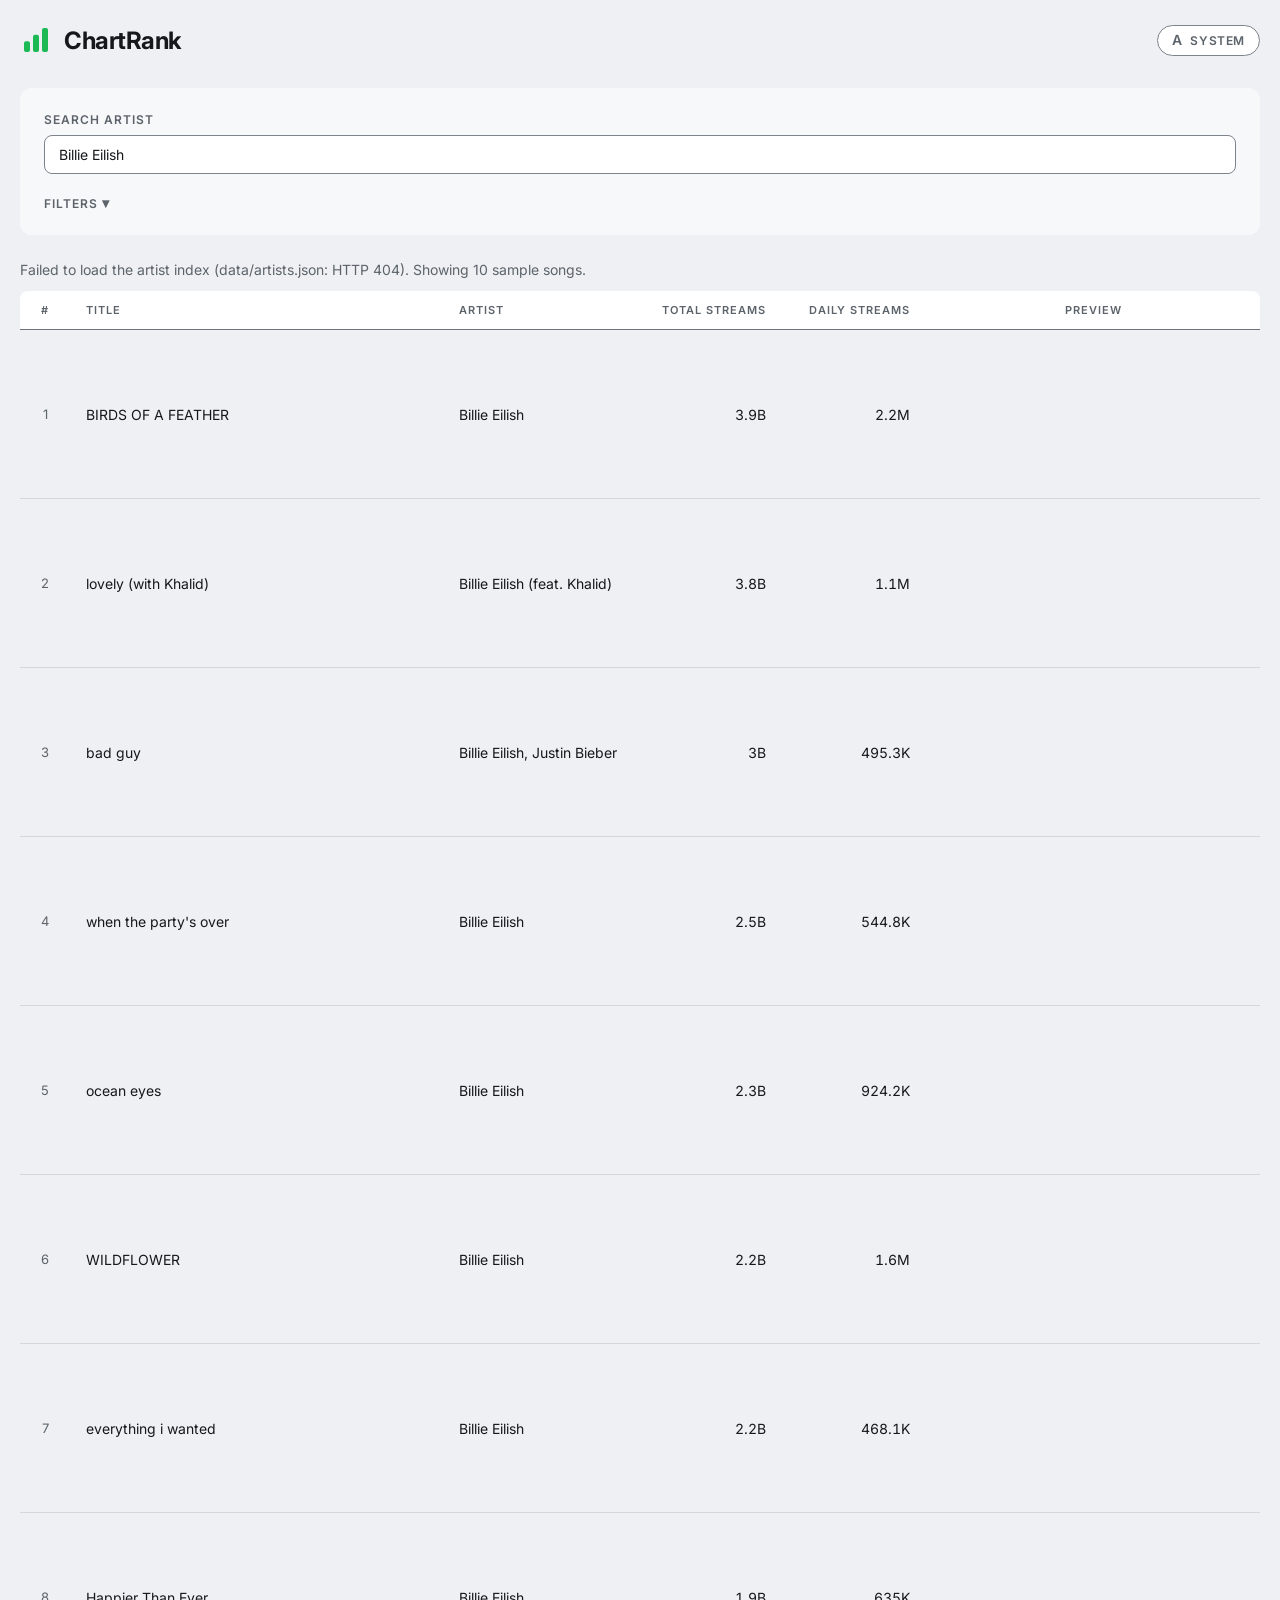
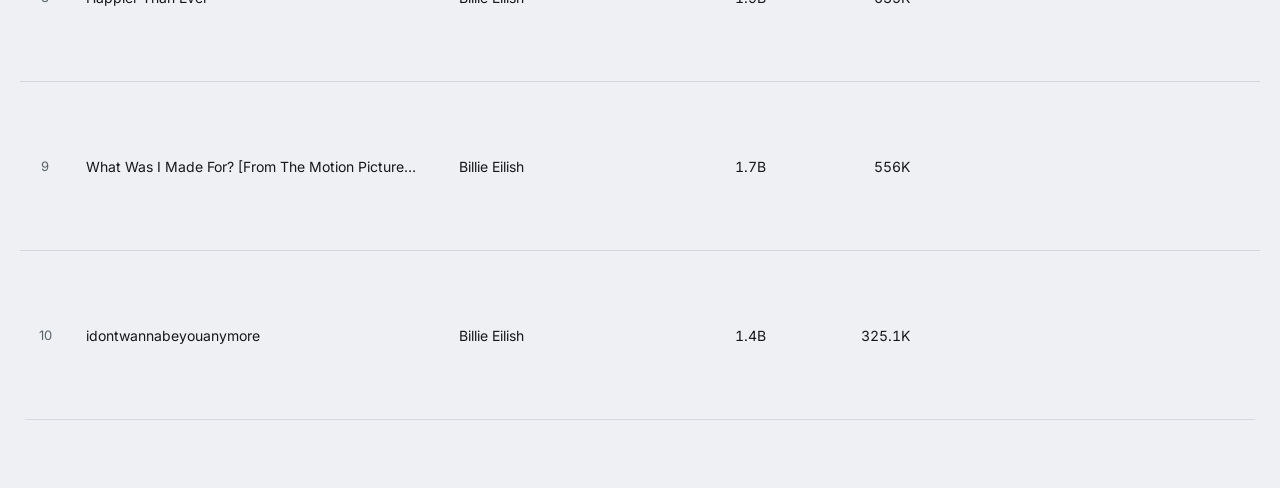
==== public/index.html @ b38ca7ba "now 1 file split into many files" ====
<!DOCTYPE html>
<html lang="en">
<head>
  <meta charset="UTF-8">
  <meta name="viewport" content="width=device-width, initial-scale=1.0">
  <title>ChartRank: See Every Song by Any Artist, Ranked by Spotify Streams</title>
  <meta name="description" content="Go beyond the top 10. See every song by any artist ranked by total streams, daily plays, or popularity. Full streaming data for 3,000+ artists.">
  <link rel="canonical" href="https://chartrank.app">

  <!-- Open Graph -->
  <meta property="og:type" content="website">
  <meta property="og:url" content="https://chartrank.app">
  <meta property="og:title" content="ChartRank: See Every Song by Any Artist, Ranked by Spotify Streams">
  <meta property="og:description" content="Go beyond the top 10. See every song by any artist ranked by total streams, daily plays, or popularity. Full streaming data for 3,000+ artists.">
  <meta property="og:image" content="https://chartrank.app/og-image.png">
  <meta property="og:image:width" content="1200">
  <meta property="og:image:height" content="630">
  <meta property="og:image:alt" content="ChartRank: every song by any artist, ranked by Spotify streams.">

  <!-- Twitter -->
  <meta name="twitter:card" content="summary_large_image">
  <meta name="twitter:title" content="ChartRank: See Every Song by Any Artist, Ranked by Spotify Streams">
  <meta name="twitter:description" content="Go beyond the top 10. See every song by any artist ranked by total streams, daily plays, or popularity. Full streaming data for 3,000+ artists.">
  <meta name="twitter:image" content="https://chartrank.app/og-image.png">

  <meta name="color-scheme" content="light dark">
  <meta name="theme-color" content="#fbfbfc" media="(prefers-color-scheme: light)">
  <meta name="theme-color" content="#121212" media="(prefers-color-scheme: dark)">

  <!-- Icons -->
  <link rel="icon" href="/favicon.ico" sizes="32x32">
  <link rel="icon" href="/icon.svg" type="image/svg+xml">
  <link rel="apple-touch-icon" href="/apple-touch-icon.png">
  <link rel="manifest" href="/manifest.webmanifest">

  <!-- Stamp an explicit theme before first paint so a manual choice does not
       flash the device theme first. Must stay inline and above the stylesheet.
       Safari throws a SecurityError on localStorage over file://, hence the catch. -->
  <script>
    (function () {
      try {
        var t = localStorage.getItem('chartrank-theme');
        if (t === 'light' || t === 'dark') {
          document.documentElement.setAttribute('data-theme', t);
        }
        document.documentElement.dataset.themeChoice = (t === 'light' || t === 'dark') ? t : 'system';
      } catch (e) {}
    })();
  </script>

  <link rel="stylesheet" href="styles.css">
  <link rel="preconnect" href="https://fonts.googleapis.com">
  <link href="https://fonts.googleapis.com/css2?family=Inter:wght@400;500;600;700&display=swap" rel="stylesheet">
</head>
<body>
  <div class="app">
    <header class="header">
      <div class="logo">
        <svg class="logo-mark" viewBox="0 0 24 24" width="32" height="32" aria-hidden="true">
          <rect x="3"  y="13" width="4.5" height="8"  rx="1.5"/>
          <rect x="9.75" y="8" width="4.5" height="13" rx="1.5"/>
          <rect x="16.5" y="3" width="4.5" height="18" rx="1.5"/>
        </svg>
        <h1>ChartRank</h1>
      </div>

      <button id="theme-toggle" class="theme-toggle" type="button"
              aria-label="Colour theme: follow device">
        <span id="theme-toggle-icon" aria-hidden="true"></span>
        <span id="theme-toggle-label"></span>
      </button>
    </header>

    <section class="filters">
      <div class="filter-group">
        <label for="artist-input">Search Artist</label>
        <div class="artist-search-wrapper">
          <input type="text" id="artist-input" placeholder="e.g. Billie Eilish, Drake..." autocomplete="off">
          <div id="artist-dropdown" class="artist-dropdown"></div>
        </div>
      </div>

      <a href="#" id="filters-toggle" class="filters-toggle">Filters <span class="toggle-arrow">&#9662;</span></a>
      <div class="filter-row" id="filter-row" style="display:none;">
        <div class="filter-group filter-group-inline">
          <label for="sort-select">Sort by</label>
          <select id="sort-select">
            <option value="totalStreams-desc" selected>Total Streams</option>
            <option value="dailyStreams-desc">Daily Streams</option>
            <option value="popularity-desc">Popularity (Daily/Total)</option>
          </select>
        </div>
      </div>
    </section>

    <section class="results">
      <div class="results-header">
        <span id="results-count"></span>
      </div>
      <div class="table-wrapper">
        <table id="results-table">
          <thead>
            <tr>
              <th class="col-rank">#</th>
              <th class="col-title">Title</th>
              <th class="col-artist">Artist</th>
              <th class="col-streams">Total Streams</th>
              <th class="col-streams">Daily Streams</th>
              <th class="col-preview">Preview</th>
            </tr>
          </thead>
          <tbody id="results-body"></tbody>
        </table>
      </div>
      <div class="mobile-cards" id="mobile-cards"></div>
      <div id="no-results" class="no-results" style="display:none;">No songs found for this artist</div>
      <div class="pagination" id="pagination"></div>
    </section>
  </div>

  <script src="app.js"></script>
</body>
</html>
---- public/styles.css ----
* {
  margin: 0;
  padding: 0;
  box-sizing: border-box;
}

/* Theme tokens.
   Light is the default. The device theme wins automatically via
   prefers-color-scheme. An explicit choice stamped on <html data-theme>
   overrides both, because an attribute selector outranks the bare :root
   inside the media query.

   Names are semantic on purpose. The old --black / --white tokens meant
   literal colours, which is a trap the moment the palette inverts. */
:root {
  color-scheme: light;

  /* #1DB954 is 2.59:1 on white, so it fails AA for text. It is a FILL only.
     --accent-text is the readable green for text and icons. */
  --accent: #1DB954;
  --accent-hover: #1ed760;
  --accent-text: #0F7536;
  --on-accent: #0a0a0a;

  --bg: #eef0f3;             /* page. Greyer than white so surfaces above it read */
  --surface: #f7f8fa;        /* panels sitting on the page */
  --surface-2: #ffffff;      /* inputs, dropdown, table header, cards */
  --text: #16181b;
  --text-muted: #5c636a;
  --border: #d3d8de;         /* decorative dividers only */
  --border-strong: #6b7280;  /* 4.2:1 on the page */
  --border-control: #7d848c; /* 3.3:1 on page, 3.8:1 on inputs */
  --text-subtle: #6e7681;    /* placeholders, absent-state text. 4.6:1 on inputs */
  --track: #d3d8de;
  --hover: rgba(0, 0, 0, 0.05);
  --row-hover: rgba(0, 0, 0, 0.03);
  --shadow: rgba(0, 0, 0, 0.15);
  --select-arrow: url("data:image/svg+xml,%3Csvg xmlns='http://www.w3.org/2000/svg' width='12' height='12' viewBox='0 0 12 12'%3E%3Cpath fill='%235c636a' d='M6 8L1 3h10z'/%3E%3C/svg%3E");

  --font: 'Inter', -apple-system, BlinkMacSystemFont, sans-serif;
}

/* Device preference. Skipped when the user has explicitly chosen light. */
@media (prefers-color-scheme: dark) {
  :root:not([data-theme="light"]) {
  color-scheme: dark;

  --accent-text: #1DB954;

  --bg: #121212;
  --surface: #181818;
  --surface-2: #282828;
  --text: #ffffff;
  --text-muted: #b3b3b3;
  --border: #333333;         /* decorative dividers only */
  --border-strong: #8c8c8c;  /* 5.6:1 on the page */
  --border-control: #757575; /* 4.1:1 on page, 3.2:1 on inputs */
  --text-subtle: #909090;    /* 4.6:1 on inputs */
  --track: #404040;
  --hover: rgba(255, 255, 255, 0.08);
  --row-hover: rgba(255, 255, 255, 0.03);
  --shadow: rgba(0, 0, 0, 0.4);
  --select-arrow: url("data:image/svg+xml,%3Csvg xmlns='http://www.w3.org/2000/svg' width='12' height='12' viewBox='0 0 12 12'%3E%3Cpath fill='%23b3b3b3' d='M6 8L1 3h10z'/%3E%3C/svg%3E");
  }
}

/* Explicit user choice, wins over the device. */
:root[data-theme="dark"] {
  color-scheme: dark;

  --accent-text: #1DB954;

  --bg: #121212;
  --surface: #181818;
  --surface-2: #282828;
  --text: #ffffff;
  --text-muted: #b3b3b3;
  --border: #333333;         /* decorative dividers only */
  --border-strong: #8c8c8c;  /* 5.6:1 on the page */
  --border-control: #757575; /* 4.1:1 on page, 3.2:1 on inputs */
  --text-subtle: #909090;    /* 4.6:1 on inputs */
  --track: #404040;
  --hover: rgba(255, 255, 255, 0.08);
  --row-hover: rgba(255, 255, 255, 0.03);
  --shadow: rgba(0, 0, 0, 0.4);
  --select-arrow: url("data:image/svg+xml,%3Csvg xmlns='http://www.w3.org/2000/svg' width='12' height='12' viewBox='0 0 12 12'%3E%3Cpath fill='%23b3b3b3' d='M6 8L1 3h10z'/%3E%3C/svg%3E");
}

body {
  font-family: var(--font);
  background: var(--bg);
  color: var(--text);
  min-height: 100vh;
}

.app {
  max-width: 1400px;
  margin: 0 auto;
  padding: 24px 20px 48px;
}

/* Header */
.header {
  margin-bottom: 32px;
  display: flex;
  align-items: center;
  justify-content: space-between;
  gap: 16px;
}

.logo {
  display: flex;
  align-items: center;
  gap: 12px;
}

.logo-mark {
  fill: var(--accent);
  flex-shrink: 0;
}

/* Theme toggle. Three states so "device wins" and "I can override" coexist:
   System -> Light -> Dark -> System. */
.theme-toggle {
  display: inline-flex;
  align-items: center;
  gap: 8px;
  padding: 7px 14px;
  border-radius: 20px;
  border: 1px solid var(--border-control);
  background: var(--surface-2);
  color: var(--text-muted);
  font-family: var(--font);
  font-size: 12px;
  font-weight: 600;
  text-transform: uppercase;
  letter-spacing: 0.6px;
  cursor: pointer;
  flex-shrink: 0;
  transition: border-color 0.2s, color 0.2s, background 0.2s;
}

.theme-toggle:hover {
  border-color: var(--border-strong);
  color: var(--text);
}

.theme-toggle:focus-visible {
  outline: 2px solid var(--accent-text);
  outline-offset: 2px;
}

#theme-toggle-icon {
  font-size: 14px;
  line-height: 1;
}

.logo h1 {
  font-size: 24px;
  font-weight: 700;
  letter-spacing: -0.5px;
}

/* Filters */
.filters {
  background: var(--surface);
  border-radius: 12px;
  padding: 24px;
  margin-bottom: 24px;
  display: flex;
  flex-direction: column;
  gap: 20px;
}

.filter-group label {
  display: block;
  font-size: 12px;
  font-weight: 600;
  text-transform: uppercase;
  letter-spacing: 1px;
  color: var(--text-muted);
  margin-bottom: 8px;
}

/* Artist Search */
.artist-search-wrapper {
  position: relative;
}

#artist-input {
  width: 100%;
  padding: 10px 14px;
  border-radius: 8px;
  border: 1px solid var(--border-control);
  background: var(--surface-2);
  color: var(--text);
  font-family: var(--font);
  font-size: 14px;
  outline: none;
  transition: border-color 0.2s;
}

#artist-input::placeholder {
  color: var(--text-subtle);
}

#artist-input:focus-visible,
#sort-select:focus-visible {
  outline: 2px solid var(--accent-text);
  outline-offset: 2px;
}

#artist-input:focus,
#sort-select:focus {
  border-color: var(--accent-text);
}

.artist-dropdown {
  display: none;
  position: absolute;
  top: 100%;
  left: 0;
  right: 0;
  background: var(--surface-2);
  border: 1px solid var(--border-control);
  border-top: none;
  border-radius: 0 0 8px 8px;
  box-shadow: 0 6px 16px var(--shadow);
  max-height: 280px;
  overflow-y: auto;
  z-index: 100;
}

.artist-dropdown.open {
  display: block;
}

.artist-option {
  padding: 10px 14px;
  cursor: pointer;
  display: flex;
  justify-content: space-between;
  align-items: center;
  font-size: 14px;
  transition: background 0.1s;
}

.artist-option:hover,
.artist-option.highlighted {
  background: var(--hover);
}

.artist-option-name {
  color: var(--text);
}

.artist-option-count {
  color: var(--text-muted);
  font-size: 12px;
  flex-shrink: 0;
  margin-left: 12px;
}

.filters-toggle {
  color: var(--text-muted);
  font-size: 12px;
  font-weight: 600;
  text-transform: uppercase;
  letter-spacing: 1px;
  text-decoration: none;
  transition: color 0.2s;
  cursor: pointer;
}

.filters-toggle:hover {
  color: var(--accent-text);
}

.toggle-arrow {
  display: inline-block;
  transition: transform 0.2s;
  font-size: 14px;
}

.filters-toggle.open .toggle-arrow {
  transform: rotate(180deg);
}

.filter-row {
  display: flex;
  gap: 20px;
}

.filter-group-inline {
  flex: 1;
}

.filter-apply-wrapper {
  flex: 0;
  display: flex;
  flex-direction: column;
}

.filter-apply-wrapper #apply-btn {
  padding: 10px 24px;
  border-radius: 20px;
  border: none;
  background: var(--accent);
  color: var(--on-accent);
  font-family: var(--font);
  font-size: 14px;
  font-weight: 700;
  cursor: pointer;
  white-space: nowrap;
  transition: background 0.2s, transform 0.1s;
}

.filter-apply-wrapper #apply-btn:hover {
  background: var(--accent-hover);
  transform: scale(1.02);
}

/* Slider */
.slider-container {
  padding: 0 8px;
}

.slider-track {
  position: relative;
  height: 4px;
  background: var(--track);
  border-radius: 2px;
  margin: 16px 0 8px;
}

.slider-fill {
  position: absolute;
  height: 100%;
  background: var(--accent);
  border-radius: 2px;
  pointer-events: none;
}

.slider {
  position: absolute;
  top: 50%;
  left: 0;
  width: 100%;
  transform: translateY(-50%);
  -webkit-appearance: none;
  appearance: none;
  background: transparent;
  pointer-events: none;
  margin: 0;
  height: 4px;
}

.slider::-webkit-slider-thumb {
  -webkit-appearance: none;
  appearance: none;
  width: 16px;
  height: 16px;
  border-radius: 50%;
  background: var(--text);
  cursor: pointer;
  pointer-events: all;
  border: none;
  box-shadow: 0 1px 4px var(--shadow);
  transition: transform 0.1s;
}

.slider::-webkit-slider-thumb:hover {
  transform: scale(1.2);
  background: var(--accent);
}

.slider::-moz-range-thumb {
  width: 16px;
  height: 16px;
  border-radius: 50%;
  background: var(--text);
  cursor: pointer;
  pointer-events: all;
  border: none;
  box-shadow: 0 1px 4px var(--shadow);
}

.slider::-moz-range-thumb:hover {
  background: var(--accent);
}

.slider-labels {
  display: flex;
  justify-content: space-between;
  font-size: 13px;
  font-weight: 500;
  color: var(--accent-text);
  margin-top: 4px;
}

/* Sort Dropdown */
#sort-select {
  width: 100%;
  padding: 10px 14px;
  border-radius: 8px;
  border: 1px solid var(--border-control);
  background: var(--surface-2);
  color: var(--text);
  font-family: var(--font);
  font-size: 14px;
  outline: none;
  cursor: pointer;
  transition: border-color 0.2s;
  -webkit-appearance: none;
  appearance: none;
  background-image: var(--select-arrow);
  background-repeat: no-repeat;
  background-position: right 14px center;
  padding-right: 36px;
}

/* Filter Actions */
.filter-actions {
  display: flex;
  gap: 12px;
  padding-top: 4px;
}

#apply-btn {
  padding: 10px 32px;
  border-radius: 20px;
  border: none;
  background: var(--accent);
  color: var(--on-accent);
  font-family: var(--font);
  font-size: 14px;
  font-weight: 700;
  cursor: pointer;
  transition: background 0.2s, transform 0.1s;
}

#apply-btn:hover {
  background: var(--accent-hover);
  transform: scale(1.02);
}

#reset-btn {
  padding: 10px 24px;
  border-radius: 20px;
  border: 1px solid var(--border-strong);
  background: transparent;
  color: var(--text);
  font-family: var(--font);
  font-size: 14px;
  font-weight: 600;
  cursor: pointer;
  transition: border-color 0.2s, background 0.2s;
}

#reset-btn:hover {
  border-color: var(--text);
  background: var(--hover);
}

/* Results */
.results-header {
  margin-bottom: 12px;
}

#results-count {
  font-size: 14px;
  color: var(--text-muted);
}

.table-wrapper {
  overflow-x: auto;
  border-radius: 8px;
}

table {
  width: 100%;
  border-collapse: collapse;
  font-size: 14px;
}

thead {
  position: sticky;
  top: 0;
}

th {
  text-align: left;
  padding: 12px 16px;
  background: var(--surface-2);
  border-bottom: 1px solid var(--border-strong);
  color: var(--text-muted);
  font-size: 11px;
  font-weight: 600;
  text-transform: uppercase;
  letter-spacing: 1px;
  white-space: nowrap;
  user-select: none;
}


td {
  padding: 10px 16px;
  border-bottom: 1px solid var(--border);
  white-space: nowrap;
}

tr:hover td {
  background: var(--row-hover);
}

.col-rank {
  width: 50px;
  text-align: center;
}

td:first-child {
  text-align: center;
  color: var(--text-muted);
  font-size: 13px;
}

.col-title {
  min-width: 200px;
}

.col-artist {
  min-width: 160px;
}

.col-streams {
  min-width: 140px;
  text-align: right;
}

.col-preview {
  min-width: 320px;
  text-align: center;
}

td:nth-child(4),
td:nth-child(5) {
  text-align: right;
  font-variant-numeric: tabular-nums;
}

.embed-cell {
  text-align: center;
  padding: 8px 12px;
}

.embed-cell iframe {
  border-radius: 12px;
  display: block;
  margin: 0 auto;
}

.no-preview {
  color: var(--text-subtle);
  font-size: 12px;
}

tr {
  vertical-align: middle;
}

/* No Results */
.no-results {
  text-align: center;
  padding: 48px 20px;
  color: var(--text-muted);
  font-size: 15px;
}

/* Pagination */
.pagination {
  display: flex;
  justify-content: center;
  align-items: center;
  gap: 4px;
  margin-top: 20px;
  flex-wrap: wrap;
}

.pagination button {
  min-width: 36px;
  height: 36px;
  border-radius: 8px;
  border: none;
  background: transparent;
  color: var(--text-muted);
  font-family: var(--font);
  font-size: 14px;
  font-weight: 500;
  cursor: pointer;
  transition: background 0.2s, color 0.2s;
}

.pagination button:hover {
  background: var(--hover);
  color: var(--text);
}

.pagination button.active {
  background: var(--accent);
  color: var(--on-accent);
  font-weight: 700;
}

.pagination button:disabled {
  opacity: 0.3;
  cursor: default;
}

.pagination .page-ellipsis {
  color: var(--text-muted);
  padding: 0 4px;
  font-size: 14px;
}

/* Mobile card layout */
.mobile-cards {
  display: none;
}

.song-card {
  background: var(--surface);
  border-radius: 12px;
  padding: 12px;
  margin-bottom: 12px;
}

.song-card-top {
  display: flex;
  align-items: center;
  gap: 12px;
}

.song-card-rank {
  color: var(--text-muted);
  font-size: 14px;
  font-weight: 700;
  min-width: 28px;
  text-align: center;
  flex-shrink: 0;
  align-self: center;
}

.song-card-meta {
  flex: 1;
  min-width: 0;
}

.song-card-title {
  font-size: 15px;
  font-weight: 600;
  color: var(--text);
}

.song-card-artist {
  font-size: 13px;
  color: var(--text-muted);
  margin-top: 2px;
}

.song-card-embed {
  flex: 1;
  min-width: 0;
}

.song-card-embed iframe {
  width: 100%;
  border-radius: 12px;
  display: block;
}

.song-card-streams {
  display: flex;
  gap: 16px;
  margin-top: 8px;
  padding-left: 40px;
  font-size: 13px;
}

.song-card-streams span {
  color: var(--text-muted);
}

.song-card-streams strong {
  color: var(--text);
  font-weight: 600;
}

/* Responsive */
@media (max-width: 768px) {
  .app {
    padding: 16px 12px 32px;
  }

  .theme-toggle {
    padding: 6px 10px;
  }

  #theme-toggle-label {
    display: none;
  }

  .filters {
    padding: 16px;
  }

  .filter-row {
    flex-direction: column;
  }

  .slider::-webkit-slider-thumb {
    width: 22px;
    height: 22px;
  }

  .slider::-moz-range-thumb {
    width: 22px;
    height: 22px;
  }

  .table-wrapper {
    display: none;
  }

  .mobile-cards {
    display: block;
  }
}

/* Generated artist pages (build_pages.py). Same tokens as the app. */
.crumbs {
  font-size: 13px;
  color: var(--text-muted);
  margin-bottom: 20px;
}

.crumbs a,
.az a,
.page-lede a {
  color: var(--accent-text);
}

.page-title {
  font-size: 26px;
  font-weight: 700;
  letter-spacing: -0.3px;
  margin-bottom: 8px;
}

.page-lede {
  color: var(--text-muted);
  font-size: 15px;
  margin-bottom: 20px;
  line-height: 1.6;
}

.az {
  line-height: 2.1;
  margin-bottom: 18px;
  font-size: 14px;
}

.az a {
  margin-right: 14px;
  white-space: nowrap;
}
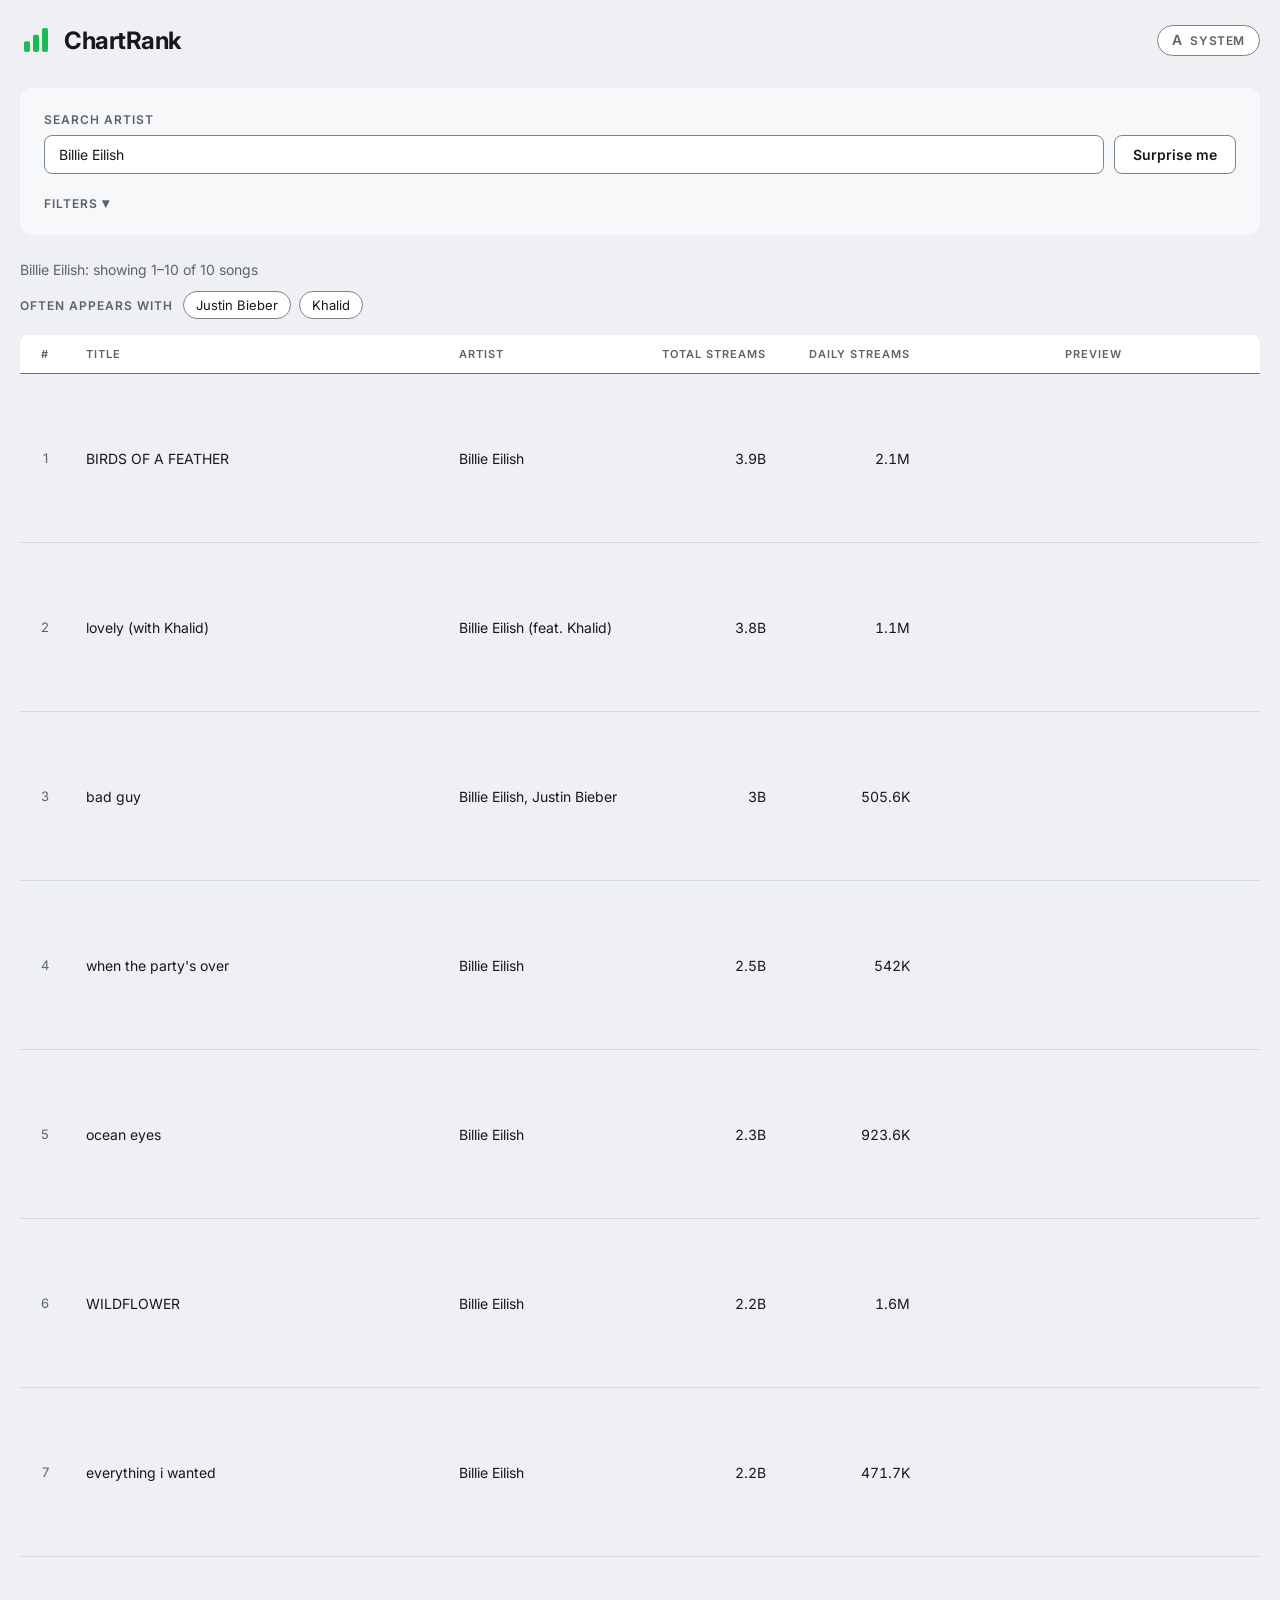
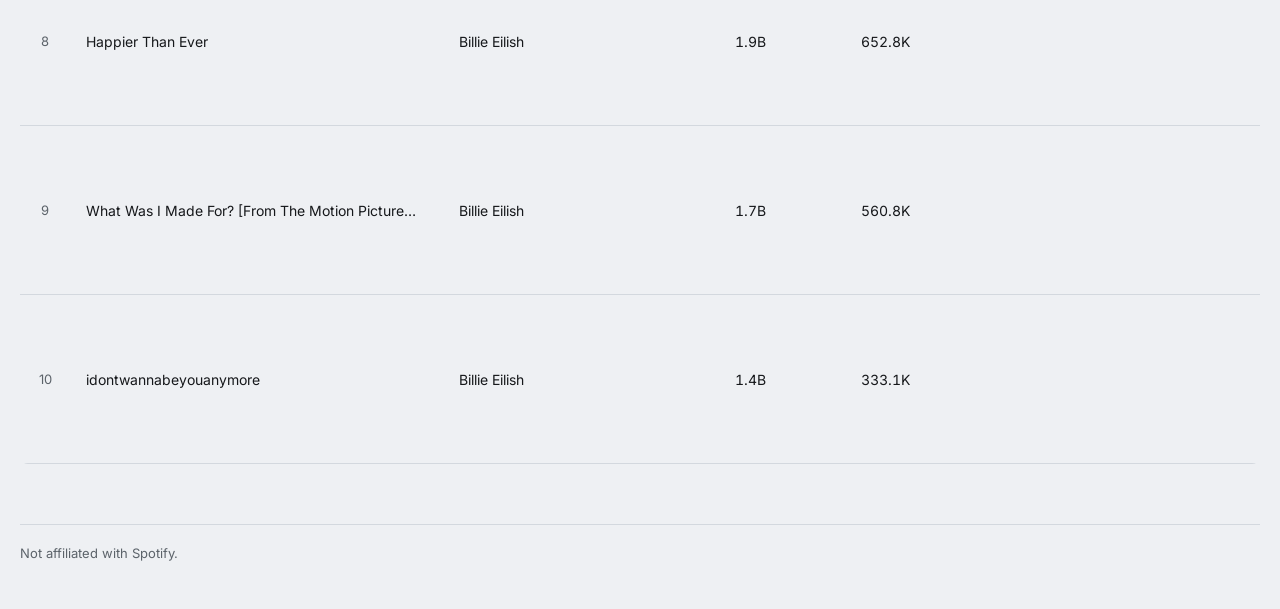
==== commit 76b0bf17: "had to reduce to 30 per page because was breaking on mobile" ====
--- a/public/index.html
+++ b/public/index.html
@@ -74,9 +74,13 @@
     <section class="filters">
       <div class="filter-group">
         <label for="artist-input">Search Artist</label>
-        <div class="artist-search-wrapper">
-          <input type="text" id="artist-input" placeholder="e.g. Billie Eilish, Drake..." autocomplete="off">
-          <div id="artist-dropdown" class="artist-dropdown"></div>
+        <div class="artist-search-row">
+          <div class="artist-search-wrapper">
+            <input type="text" id="artist-input" placeholder="e.g. Billie Eilish, Drake..." autocomplete="off">
+            <div id="artist-dropdown" class="artist-dropdown"></div>
+          </div>
+          <button type="button" id="random-btn" class="random-btn"
+                  title="Jump to a random artist">Surprise me</button>
         </div>
       </div>
 
@@ -97,6 +101,7 @@
       <div class="results-header">
         <span id="results-count"></span>
       </div>
+      <div id="related" class="related" hidden></div>
       <div class="table-wrapper">
         <table id="results-table">
           <thead>
@@ -116,8 +121,22 @@
       <div id="no-results" class="no-results" style="display:none;">No songs found for this artist</div>
       <div class="pagination" id="pagination"></div>
     </section>
+    <footer class="footer">
+      <span>Not affiliated with Spotify.</span>
+    </footer>
   </div>
 
   <script src="app.js"></script>
+
+  <!-- Buy Me a Coffee floating widget. Third-party script from cdnjs.buymeacoffee.com,
+       the only external JS on the site; everything else is self-hosted. -->
+  <script data-name="BMC-Widget" data-cfasync="false"
+          src="https://cdnjs.buymeacoffee.com/1.0.0/widget.prod.min.js"
+          data-id="david2000" data-description="Support me on Buy me a coffee!"
+          data-message="" data-color="#40DCA5" data-position="Right"
+          data-x_margin="18" data-y_margin="18"></script>
+
+  <!-- Buy Me a Coffee floating widget -->
+  <script data-name="BMC-Widget" data-cfasync="false" src="https://cdnjs.buymeacoffee.com/1.0.0/widget.prod.min.js" data-id="david2000" data-description="Support me on Buy me a coffee!" data-message="" data-color="#40DCA5" data-position="Right" data-x_margin="18" data-y_margin="18"></script>
 </body>
 </html>
--- a/public/styles.css
+++ b/public/styles.css
@@ -773,3 +773,105 @@
   margin-right: 14px;
   white-space: nowrap;
 }
+
+/* Artist search row: input plus the random-artist button */
+.artist-search-row {
+  display: flex;
+  gap: 10px;
+  align-items: stretch;
+}
+
+.artist-search-row .artist-search-wrapper {
+  flex: 1;
+  min-width: 0;
+}
+
+.random-btn {
+  flex-shrink: 0;
+  padding: 10px 18px;
+  border-radius: 8px;
+  border: 1px solid var(--border-control);
+  background: var(--surface-2);
+  color: var(--text);
+  font-family: var(--font);
+  font-size: 14px;
+  font-weight: 600;
+  cursor: pointer;
+  white-space: nowrap;
+  transition: border-color 0.2s, background 0.2s;
+}
+
+.random-btn:hover {
+  border-color: var(--accent);
+  background: var(--hover);
+}
+
+.random-btn:focus-visible {
+  outline: 2px solid var(--accent-text);
+  outline-offset: 2px;
+}
+
+/* Footer */
+.footer {
+  margin-top: 40px;
+  padding-top: 20px;
+  border-top: 1px solid var(--border);
+  display: flex;
+  flex-wrap: wrap;
+  gap: 12px;
+  align-items: center;
+  font-size: 13px;
+  color: var(--text-muted);
+}
+
+.footer a {
+  color: var(--accent-text);
+}
+
+
+@media (max-width: 768px) {
+  .random-btn {
+    padding: 10px 12px;
+  }
+}
+
+/* Related artists */
+.related {
+  display: flex;
+  flex-wrap: wrap;
+  align-items: center;
+  gap: 8px;
+  margin-bottom: 16px;
+}
+
+.related-label {
+  font-size: 12px;
+  font-weight: 600;
+  text-transform: uppercase;
+  letter-spacing: 1px;
+  color: var(--text-muted);
+  margin-right: 2px;
+}
+
+.related-chip {
+  padding: 5px 12px;
+  border-radius: 16px;
+  border: 1px solid var(--border-control);
+  background: var(--surface-2);
+  color: var(--text);
+  font-family: var(--font);
+  font-size: 13px;
+  cursor: pointer;
+  white-space: nowrap;
+  transition: border-color 0.2s, background 0.2s;
+}
+
+.related-chip:hover {
+  border-color: var(--accent);
+  background: var(--hover);
+}
+
+.related-chip:focus-visible {
+  outline: 2px solid var(--accent-text);
+  outline-offset: 2px;
+}
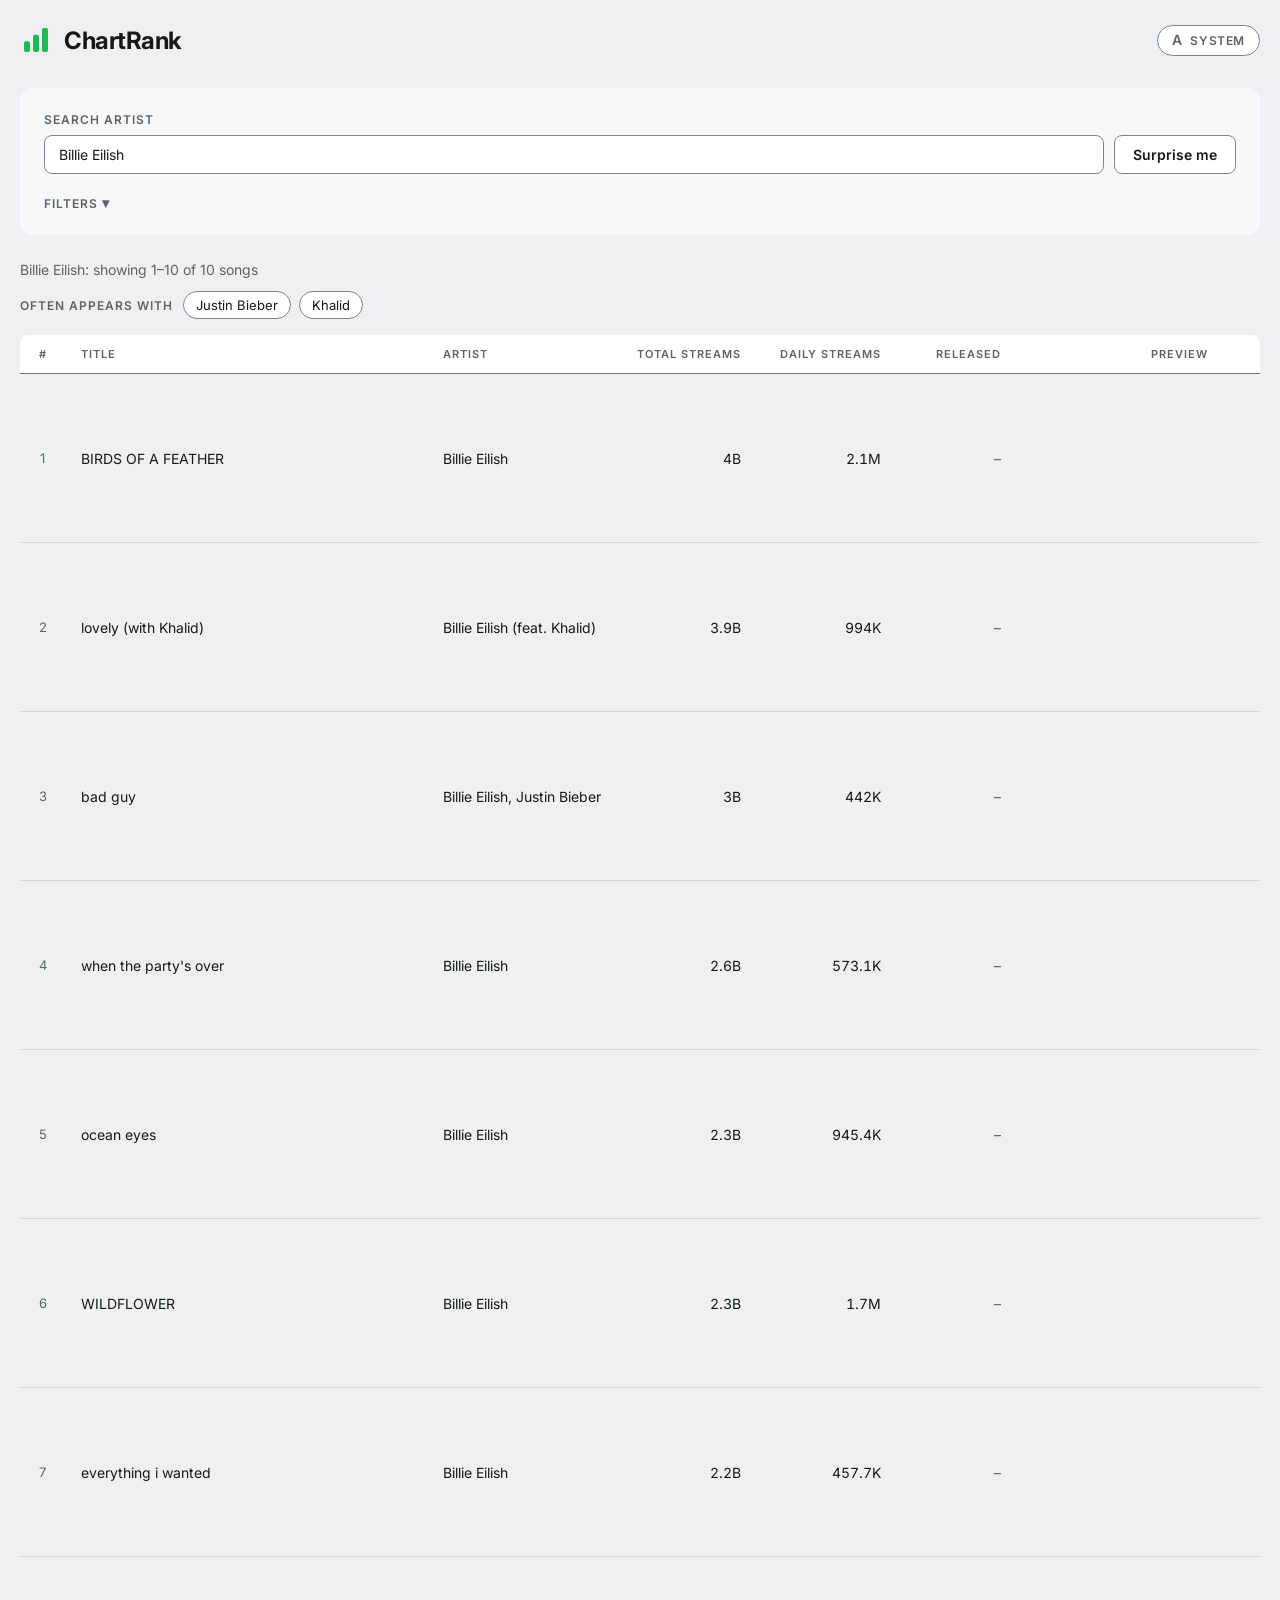
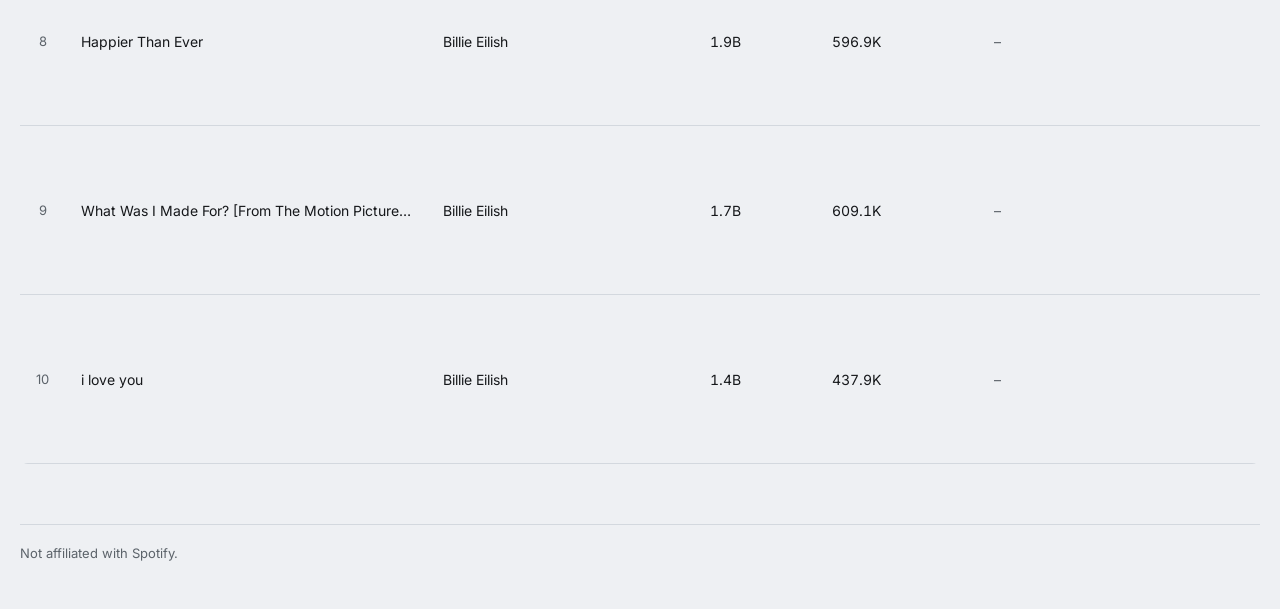
==== commit f82e43f1: "feat: release dates from the Spotify embed page, plus a new-releases page (SD-24) Research (R33): th" ====
--- a/public/index.html
+++ b/public/index.html
@@ -111,6 +111,7 @@
               <th class="col-artist">Artist</th>
               <th class="col-streams">Total Streams</th>
               <th class="col-streams">Daily Streams</th>
+              <th class="col-date">Released</th>
               <th class="col-preview">Preview</th>
             </tr>
           </thead>
--- a/public/styles.css
+++ b/public/styles.css
@@ -537,6 +537,17 @@
   text-align: right;
 }
 
+.col-date {
+  min-width: 120px;
+  text-align: right;
+}
+
+.date-cell {
+  text-align: right;
+  font-variant-numeric: tabular-nums;
+  color: var(--text-muted);
+}
+
 .col-preview {
   min-width: 320px;
   text-align: center;
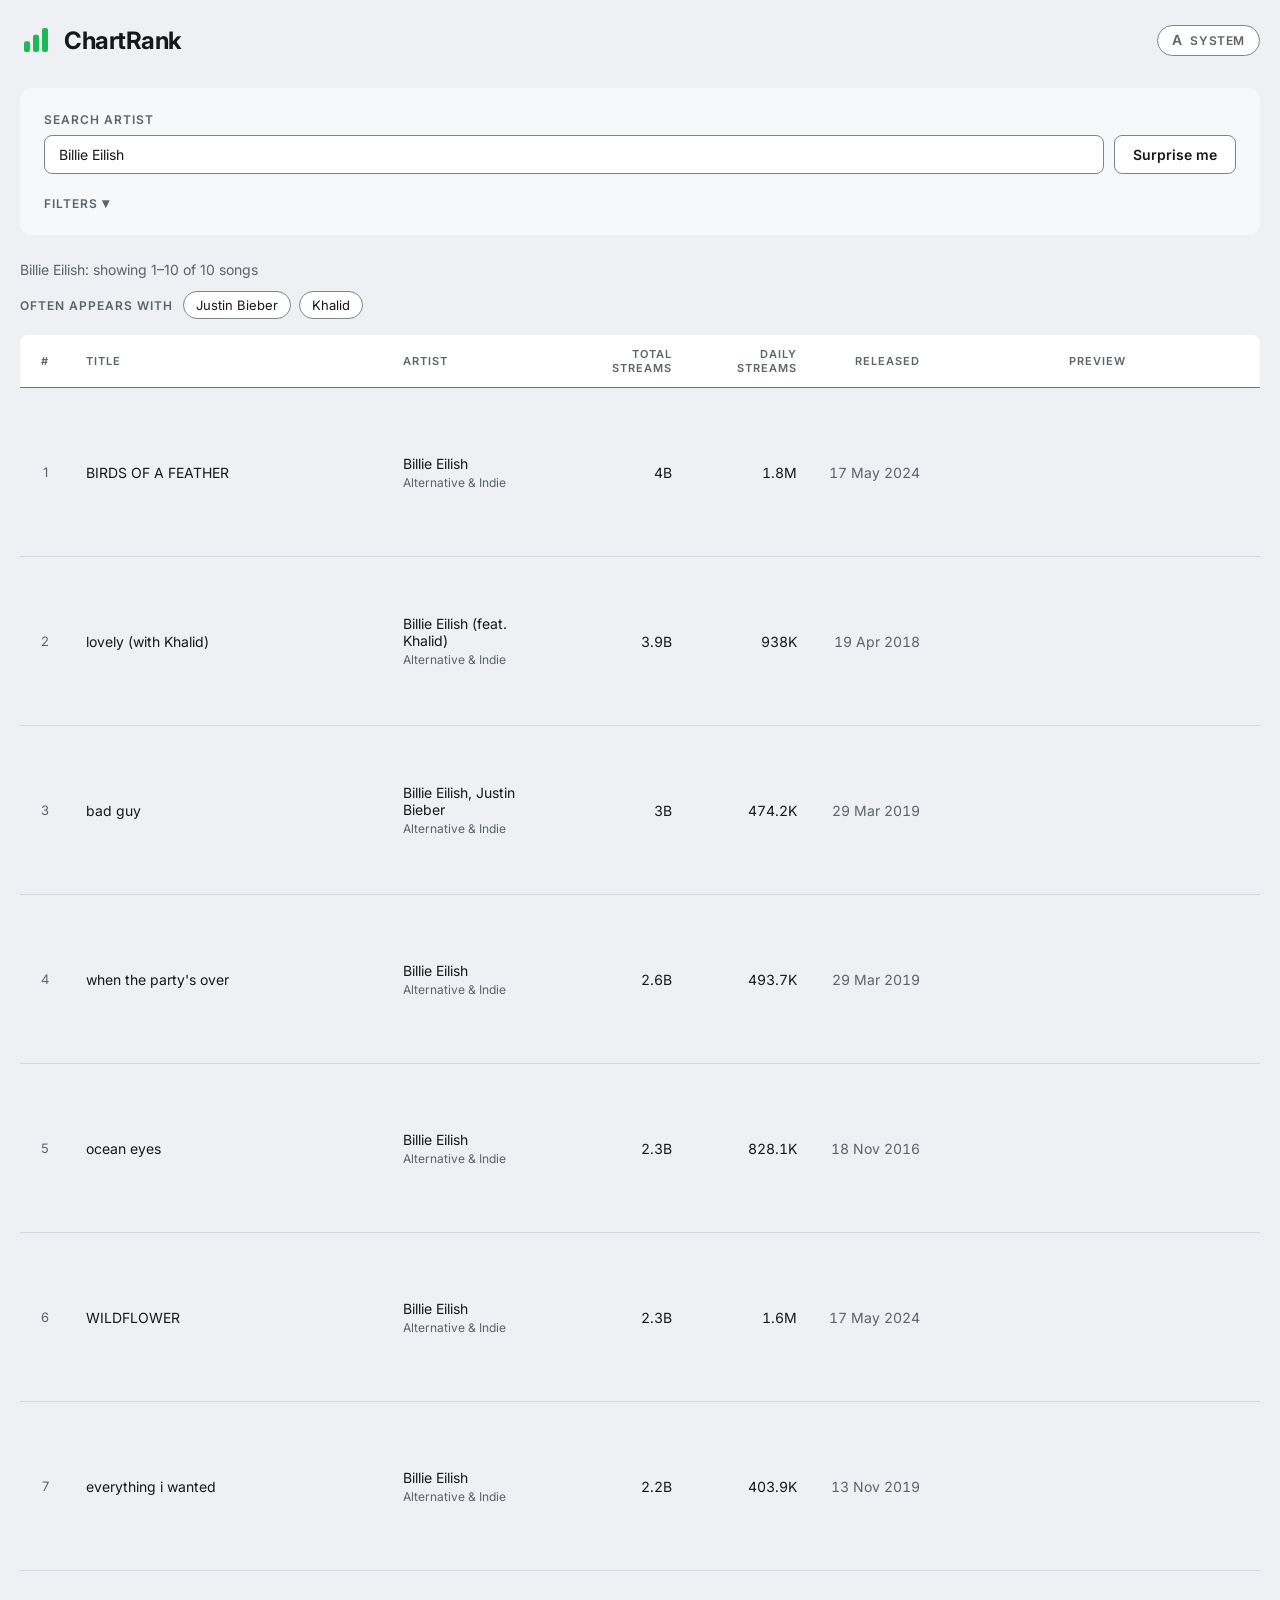
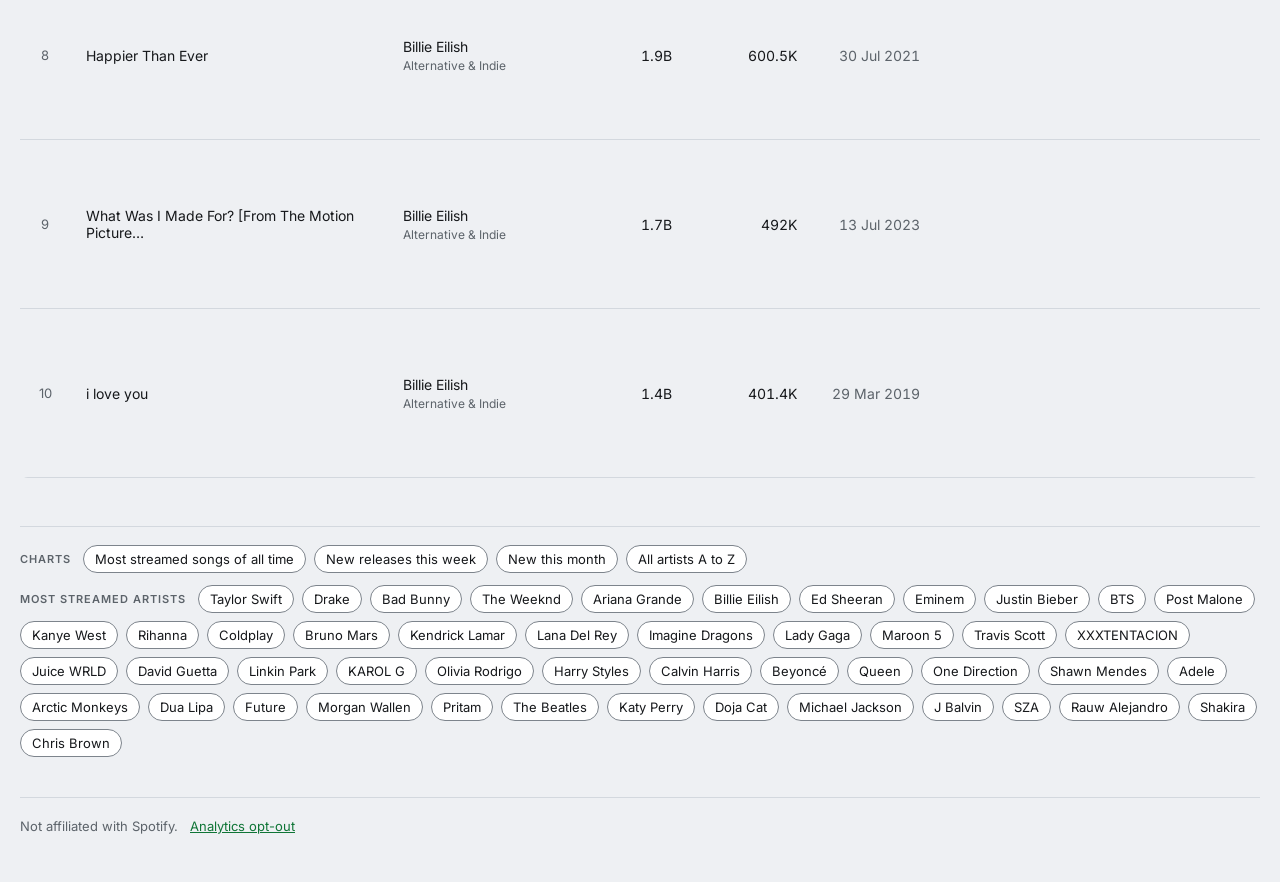
==== commit 8a07644d: "feat: make the site discoverable, and run headcount on HTML pages (R46, R47) Only the homepage was i" ====
--- a/public/index.html
+++ b/public/index.html
@@ -122,8 +122,71 @@
       <div id="no-results" class="no-results" style="display:none;">No songs found for this artist</div>
       <div class="pagination" id="pagination"></div>
     </section>
+
+    <!-- browse:start -->
+    <section class="browse" id="browse" aria-label="Browse">
+      <p class="browse-row"><span class="browse-label">Charts</span>
+        <a href="/top/" data-surface="global">Most streamed songs of all time</a>
+        <a href="/new/" data-surface="new">New releases this week</a>
+        <a href="/new-30/" data-surface="new-30">New this month</a>
+        <a href="/artists/">All artists A to Z</a>
+      </p>
+      <p class="browse-row"><span class="browse-label">Most streamed artists</span>
+        <a href="/artist/taylor-swift/" data-artist="Taylor Swift">Taylor Swift</a>
+        <a href="/artist/drake/" data-artist="Drake">Drake</a>
+        <a href="/artist/bad-bunny/" data-artist="Bad Bunny">Bad Bunny</a>
+        <a href="/artist/the-weeknd/" data-artist="The Weeknd">The Weeknd</a>
+        <a href="/artist/ariana-grande/" data-artist="Ariana Grande">Ariana Grande</a>
+        <a href="/artist/billie-eilish/" data-artist="Billie Eilish">Billie Eilish</a>
+        <a href="/artist/ed-sheeran/" data-artist="Ed Sheeran">Ed Sheeran</a>
+        <a href="/artist/eminem/" data-artist="Eminem">Eminem</a>
+        <a href="/artist/justin-bieber/" data-artist="Justin Bieber">Justin Bieber</a>
+        <a href="/artist/bts/" data-artist="BTS">BTS</a>
+        <a href="/artist/post-malone/" data-artist="Post Malone">Post Malone</a>
+        <a href="/artist/kanye-west/" data-artist="Kanye West">Kanye West</a>
+        <a href="/artist/rihanna/" data-artist="Rihanna">Rihanna</a>
+        <a href="/artist/coldplay/" data-artist="Coldplay">Coldplay</a>
+        <a href="/artist/bruno-mars/" data-artist="Bruno Mars">Bruno Mars</a>
+        <a href="/artist/kendrick-lamar/" data-artist="Kendrick Lamar">Kendrick Lamar</a>
+        <a href="/artist/lana-del-rey/" data-artist="Lana Del Rey">Lana Del Rey</a>
+        <a href="/artist/imagine-dragons/" data-artist="Imagine Dragons">Imagine Dragons</a>
+        <a href="/artist/lady-gaga/" data-artist="Lady Gaga">Lady Gaga</a>
+        <a href="/artist/maroon-5/" data-artist="Maroon 5">Maroon 5</a>
+        <a href="/artist/travis-scott/" data-artist="Travis Scott">Travis Scott</a>
+        <a href="/artist/xxxtentacion/" data-artist="XXXTENTACION">XXXTENTACION</a>
+        <a href="/artist/juice-wrld/" data-artist="Juice WRLD">Juice WRLD</a>
+        <a href="/artist/david-guetta/" data-artist="David Guetta">David Guetta</a>
+        <a href="/artist/linkin-park/" data-artist="Linkin Park">Linkin Park</a>
+        <a href="/artist/karol-g/" data-artist="KAROL G">KAROL G</a>
+        <a href="/artist/olivia-rodrigo/" data-artist="Olivia Rodrigo">Olivia Rodrigo</a>
+        <a href="/artist/harry-styles/" data-artist="Harry Styles">Harry Styles</a>
+        <a href="/artist/calvin-harris/" data-artist="Calvin Harris">Calvin Harris</a>
+        <a href="/artist/beyonce/" data-artist="Beyoncé">Beyoncé</a>
+        <a href="/artist/queen/" data-artist="Queen">Queen</a>
+        <a href="/artist/one-direction/" data-artist="One Direction">One Direction</a>
+        <a href="/artist/shawn-mendes/" data-artist="Shawn Mendes">Shawn Mendes</a>
+        <a href="/artist/adele/" data-artist="Adele">Adele</a>
+        <a href="/artist/arctic-monkeys/" data-artist="Arctic Monkeys">Arctic Monkeys</a>
+        <a href="/artist/dua-lipa/" data-artist="Dua Lipa">Dua Lipa</a>
+        <a href="/artist/future/" data-artist="Future">Future</a>
+        <a href="/artist/morgan-wallen/" data-artist="Morgan Wallen">Morgan Wallen</a>
+        <a href="/artist/pritam/" data-artist="Pritam">Pritam</a>
+        <a href="/artist/the-beatles/" data-artist="The Beatles">The Beatles</a>
+        <a href="/artist/katy-perry/" data-artist="Katy Perry">Katy Perry</a>
+        <a href="/artist/doja-cat/" data-artist="Doja Cat">Doja Cat</a>
+        <a href="/artist/michael-jackson/" data-artist="Michael Jackson">Michael Jackson</a>
+        <a href="/artist/j-balvin/" data-artist="J Balvin">J Balvin</a>
+        <a href="/artist/sza/" data-artist="SZA">SZA</a>
+        <a href="/artist/rauw-alejandro/" data-artist="Rauw Alejandro">Rauw Alejandro</a>
+        <a href="/artist/shakira/" data-artist="Shakira">Shakira</a>
+        <a href="/artist/chris-brown/" data-artist="Chris Brown">Chris Brown</a>
+      </p>
+    </section>
+    <!-- browse:end -->
+
     <footer class="footer">
       <span>Not affiliated with Spotify.</span>
+      <a href="/_hc/optout">Analytics opt-out</a>
     </footer>
   </div>
 
--- a/public/styles.css
+++ b/public/styles.css
@@ -525,21 +525,31 @@
 }
 
 .col-title {
-  min-width: 200px;
+  min-width: 140px;
 }
 
 .col-artist {
-  min-width: 160px;
-}
-
+  min-width: 110px;
+}
+
+/* Two-word numeric headers may break onto two lines ("TOTAL / STREAMS") so the table
+   fits 1,024px windows (R41). */
 .col-streams {
-  min-width: 140px;
+  min-width: 80px;
   text-align: right;
+  white-space: normal;
 }
 
 .col-date {
-  min-width: 120px;
   text-align: right;
+}
+
+/* Genre under the artist name (R43): a second line in a cell that already wraps, so
+   it adds no width; rows are embed-height, so it adds no height either. */
+.genre-tag {
+  margin-top: 3px;
+  font-size: 12px;
+  color: var(--text-muted);
 }
 
 .date-cell {
@@ -551,6 +561,25 @@
 .col-preview {
   min-width: 320px;
   text-align: center;
+}
+
+/* Title and artist wrap instead of forcing the table wider than its container (R41).
+   Rows are already ~170px tall from the embed, so a second line costs no height. The
+   Released column (R33) is what pushed the table past 1,280px windows. */
+td:nth-child(2),
+td:nth-child(3) {
+  white-space: normal;
+  overflow-wrap: break-word;
+}
+
+/* Narrow desktops: tighter cells so an unbreakable uppercase title word cannot push the
+   table past its container (R41). Measured: 28px overflow at 1,024px without this. */
+@media (min-width: 769px) and (max-width: 1279px) {
+  th,
+  td {
+    padding-left: 10px;
+    padding-right: 10px;
+  }
 }
 
 td:nth-child(4),
@@ -691,7 +720,8 @@
 
 .song-card-streams {
   display: flex;
-  gap: 16px;
+  flex-wrap: wrap;
+  gap: 4px 16px;
   margin-top: 8px;
   padding-left: 40px;
   font-size: 13px;
@@ -822,6 +852,52 @@
   outline-offset: 2px;
 }
 
+/* Homepage browse block (R46). Chips like the related-artist row. */
+.browse {
+  margin-top: 28px;
+  padding-top: 18px;
+  border-top: 1px solid var(--border);
+}
+
+.browse-row {
+  display: flex;
+  flex-wrap: wrap;
+  align-items: center;
+  gap: 8px;
+  margin-bottom: 12px;
+}
+
+.browse-label {
+  font-size: 11px;
+  font-weight: 600;
+  letter-spacing: 1px;
+  text-transform: uppercase;
+  color: var(--text-muted);
+  margin-right: 4px;
+}
+
+.browse a {
+  padding: 5px 11px;
+  border-radius: 999px;
+  border: 1px solid var(--border-control);
+  background: var(--surface-2);
+  color: var(--text);
+  font-size: 13px;
+  text-decoration: none;
+  white-space: nowrap;
+  transition: border-color 0.2s, background 0.2s;
+}
+
+.browse a:hover {
+  border-color: var(--accent);
+  background: var(--hover);
+}
+
+.browse a:focus-visible {
+  outline: 2px solid var(--accent-text);
+  outline-offset: 2px;
+}
+
 /* Footer */
 .footer {
   margin-top: 40px;
